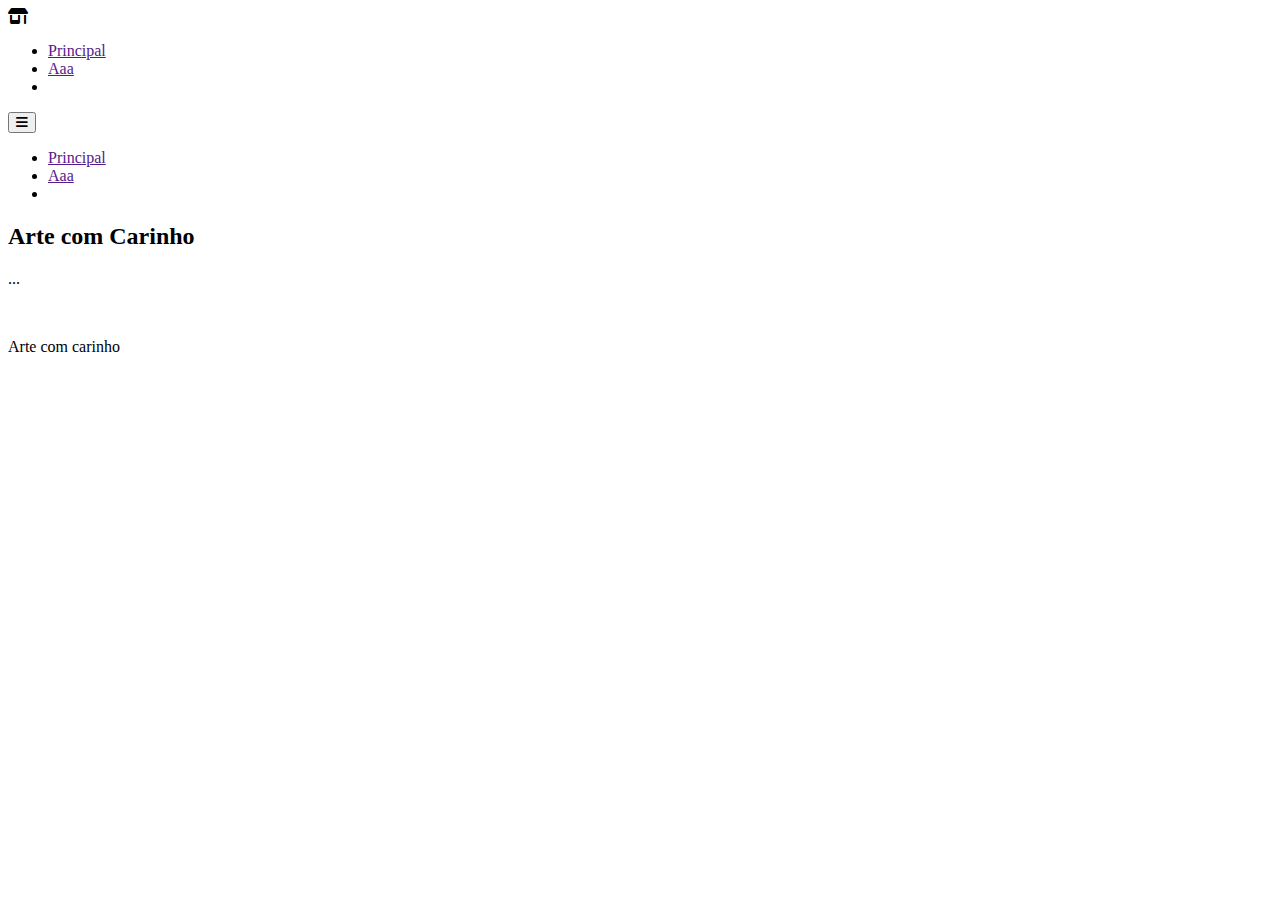
==== index.html @ 4de99291 "ded" ====
<!DOCTYPE html>
<html lang="pt_br">
<head>
    <meta charset="UTF-8">
    <meta name="viewport" content="width=device-width, initial-scale=1.0">
    <link rel="stylesheet" href="https://cdnjs.cloudflare.com/ajax/libs/font-awesome/6.5.2/css/all.min.css">
    <title>Arte Com Carinho</title>
</head>
<body>
    <header>
        <nav id="navbar">
            <div class="nav-logo">
                <i class="fa-solid fa-shop"></i>
            </div>
            <ul class="nav-list">
                <li class="nav-item-active">
                    <a href="">Principal</a>
                </li>
                <li class="nav-item">
                    <a href="">Aaa</a>
                </li>
                <li class="nav-item"></li>
            </ul>
            <button class="btn-mobile">
                <i class="fa-solid fa-bars"></i>
            </button>
        </nav>

        <div id="mobile_menu">
            <ul class="nav-list-mobile">
                <li class="nav-item">
                    <a href="">Principal</a>
                </li>
                <li class="nav-item">
                    <a href="">Aaa</a>
                </li>
                <li class="nav-item"></li>
                </li>
            </ul>
        </div>
    </header>

    <main id="content">
        <section id="hero">
            <div class="hero-content">
                <div class="left-section">
                    <h2 class="title">
                        Arte com Carinho
                    </h2>
                    <p class="description">
                        ...
                    </p>
                </div>
                <img src="" alt="">
            </div>
        </section>

        <section id="testimonials">
            <p class="testimonials-title">

            </p>

        </section>
    </main>
    <footer>
        <p> Arte com carinho</p>
    </footer>
</body>
</html>
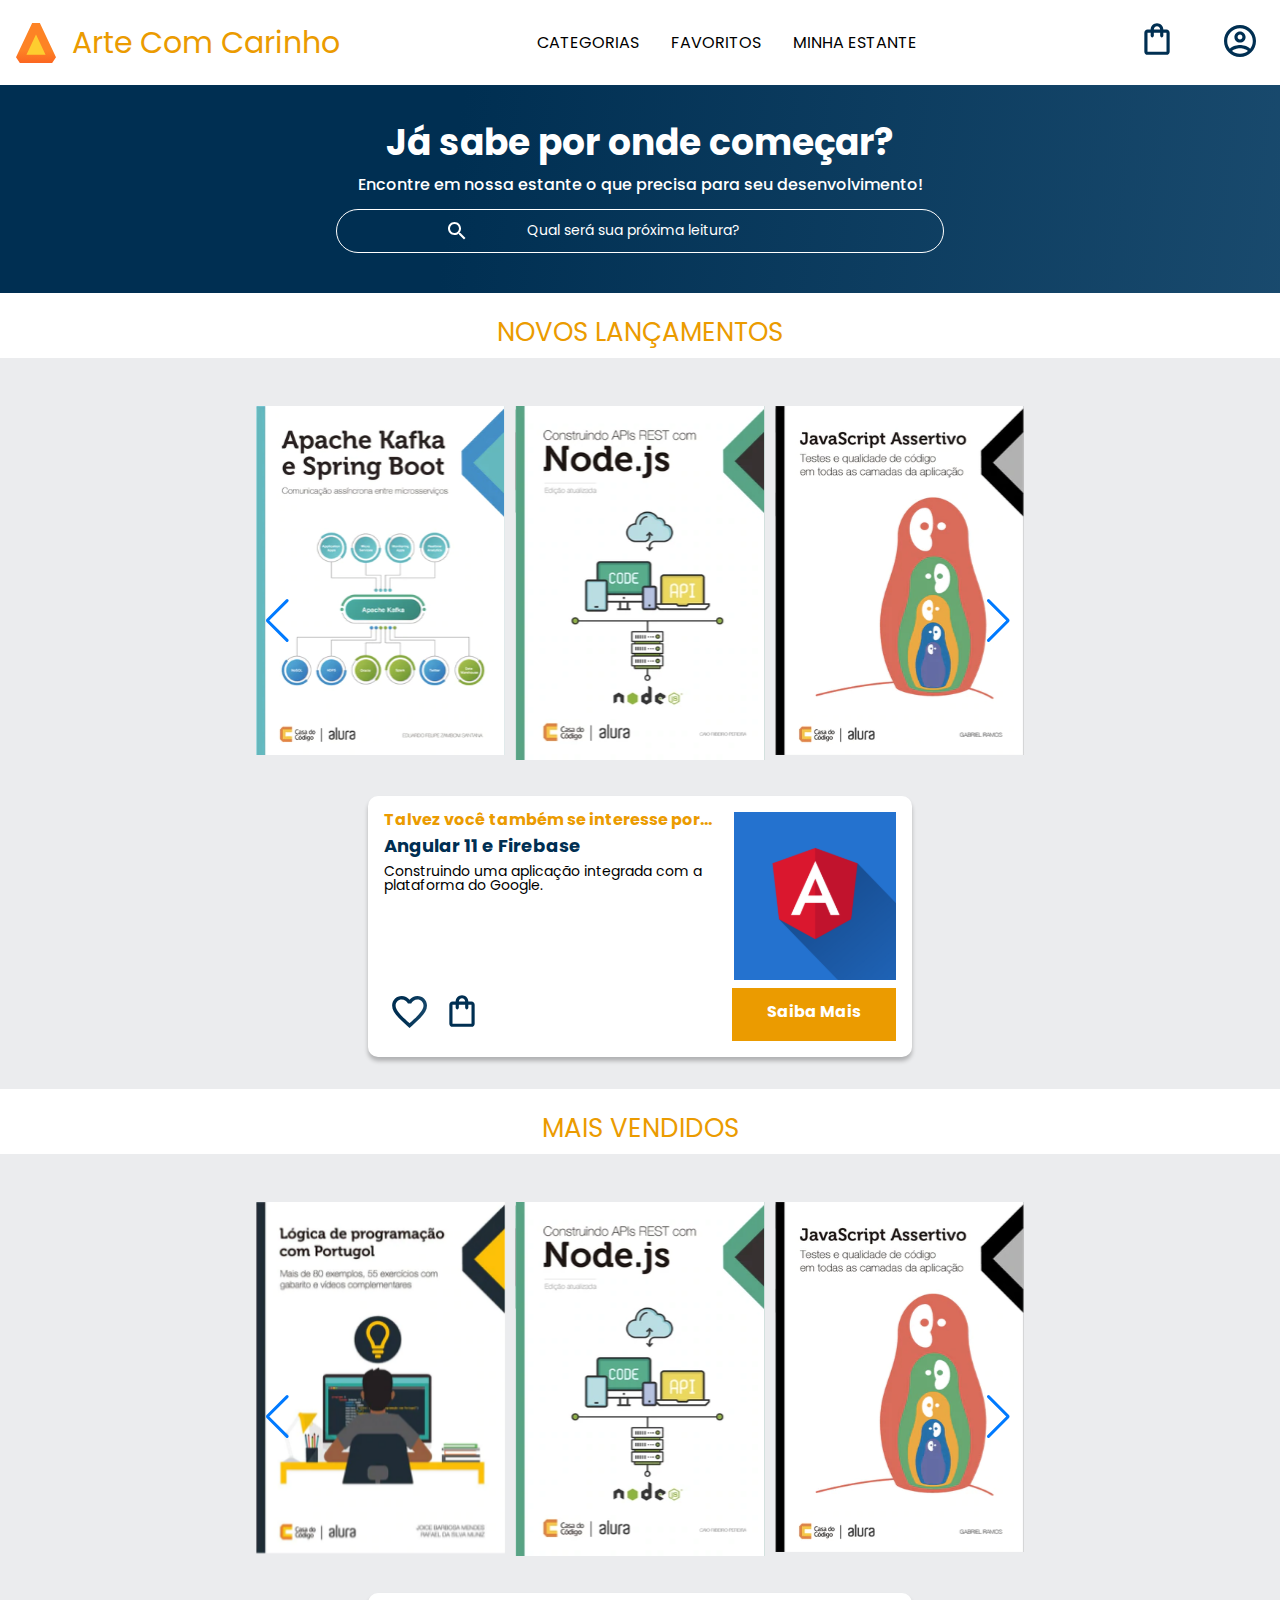
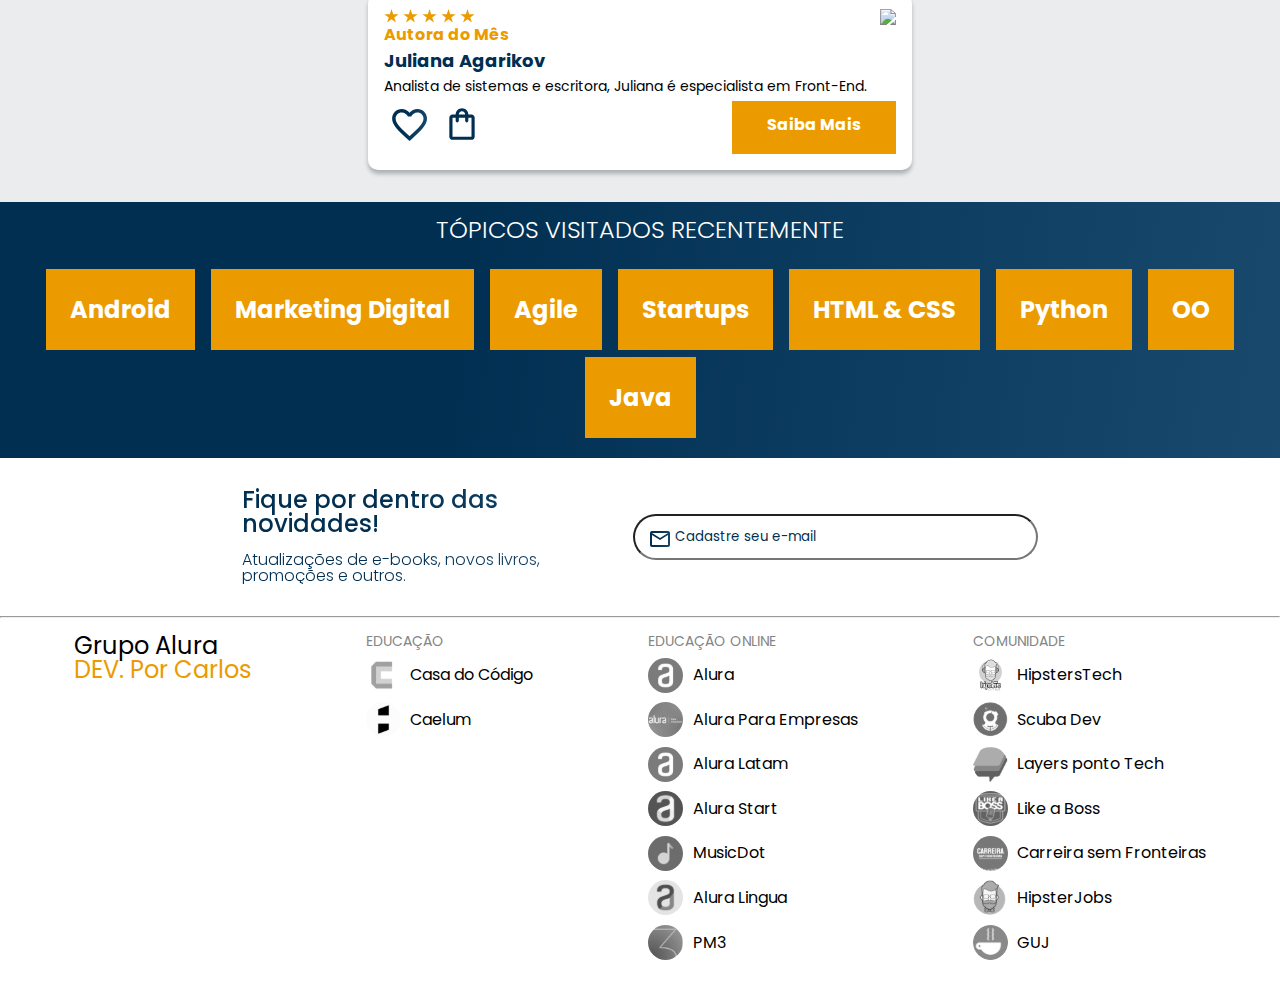
==== commit fdda1005: "dd" ====
--- a/index.html
+++ b/index.html
@@ -1,69 +1,330 @@
 <!DOCTYPE html>
-<html lang="pt_br">
+<html lang="pt-br">
 <head>
     <meta charset="UTF-8">
+    <meta http-equiv="X-UA-Compatible" content="IE=edge">
     <meta name="viewport" content="width=device-width, initial-scale=1.0">
-    <link rel="stylesheet" href="https://cdnjs.cloudflare.com/ajax/libs/font-awesome/6.5.2/css/all.min.css">
     <title>Arte Com Carinho</title>
+    <link rel="stylesheet" href="reset.css">
+    <link rel="preconnect" href="https://fonts.googleapis.com">
+<link rel="preconnect" href="https://fonts.gstatic.com" crossorigin>
+<link href="https://fonts.googleapis.com/css2?family=Inter:wght@400;700&family=Poppins:wght@300;400;500;700&display=swap" rel="stylesheet">
+<link
+  rel="stylesheet"
+  href="https://cdn.jsdelivr.net/npm/swiper@9/swiper-bundle.min.css"
+/>
+<link rel="preconnect" href="https://fonts.googleapis.com">
+<link rel="preconnect" href="https://fonts.gstatic.com" crossorigin>
+<link href="https://fonts.googleapis.com/css2?family=Inter:wght@400;700&family=Josefin+Sans:wght@400;700&display=swap" rel="stylesheet">
+<link rel="stylesheet" href="style.css">
 </head>
+
+
 <body>
-    <header>
-        <nav id="navbar">
-            <div class="nav-logo">
-                <i class="fa-solid fa-shop"></i>
-            </div>
-            <ul class="nav-list">
-                <li class="nav-item-active">
-                    <a href="">Principal</a>
-                </li>
-                <li class="nav-item">
-                    <a href="">Aaa</a>
-                </li>
-                <li class="nav-item"></li>
+    <header class="cabecalho">
+        <div class="container"> 
+            <input type="checkbox" id="menu" class="container__botao">
+            <label for="menu" class="container__rotulo">
+                <span class="cabecalho__menu-hamburguer container__imagem"></span>
+            </label>
+            <ul class="lista-menu">
+                <li class="lista-menu__titulo">Categorias</li>
+
+                <li class="lista-menu__item">
+                    <a href="#" class="lista-menu__link">Programação</a>
+                </li>
+                <li class="lista-menu__item">
+                    <a href="#" class="lista-menu__link">Front-end</a>
+                </li>
+                <li class="lista-menu__item">
+                    <a href="#" class="lista-menu__link">Infraestrutura</a>
+                </li>
+                <li class="lista-menu__item">
+                    <a href="#" class="lista-menu__link">Business</a>
+                </li>
+                <li class="lista-menu__item">
+                    <a href="#" class="lista-menu__link">Design & UX</a>
+                </li>
             </ul>
-            <button class="btn-mobile">
-                <i class="fa-solid fa-bars"></i>
-            </button>
-        </nav>
-
-        <div id="mobile_menu">
-            <ul class="nav-list-mobile">
-                <li class="nav-item">
-                    <a href="">Principal</a>
-                </li>
-                <li class="nav-item">
-                    <a href="">Aaa</a>
-                </li>
-                <li class="nav-item"></li>
+        <img src="img/Logo.svg" alt="logo do AluraBooks" class="container__imagem">
+        <h1 class="container__titulo"><b class="container__titulo--negrito"></b><h2 class="titulo__books">Arte Com Carinho</h2></h1>
+        </div>
+
+        <ul class="opçoes">
+            <input type="checkbox" id="opçoes__menu" class="opçoes__botao">
+            <label for="opçoes__menu" class="opçoes__rotulo">
+                <li class="opçoes__item">Categorias</li>
+            </label>
+            
+            <ul class="lista-menu">
+                <li class="lista-menu__item">
+                    <a href="#" class="lista-menu__link">Programação</a>
+                </li>
+                <li class="lista-menu__item">
+                    <a href="#" class="lista-menu__link">Front-end</a>
+                </li>
+                <li class="lista-menu__item">
+                    <a href="#" class="lista-menu__link">Infraestrutura</a>
+                </li>
+                <li class="lista-menu__item">
+                    <a href="#" class="lista-menu__link">Business</a>
+                </li>
+                <li class="lista-menu__item">
+                    <a href="#" class="lista-menu__link">Design & UX</a>
                 </li>
             </ul>
+            <li class="opçoes__item"><a href="#" class="opçoes__link">Favoritos</a></li>
+            <li class="opçoes__item"><a href="#" class="opçoes__link">Minha Estante</a></li>
+        </ul>
+
+        <div class="container">
+            <a href="#">
+                <img src="img/Favoritos.svg" alt="Meus Favoritos" class="container__imagem container__imagem-cleam">
+            </a>
+            <a href="#" class="container__links">
+                <img src="img/Compras.svg" alt="Minhas Compras" class="container__imagem">
+                    <p class="container__texto">Minhas Sacola</p>
+            </a> 
+            <a href="#" class="container__links">
+                <img src="img/Usuário.svg" alt="Meu perfil" class="container__imagem">
+                    <p class="container__texto"> Meu Perfil</p>
+            </a>
         </div>
     </header>
-
-    <main id="content">
-        <section id="hero">
-            <div class="hero-content">
-                <div class="left-section">
-                    <h2 class="title">
-                        Arte com Carinho
-                    </h2>
-                    <p class="description">
-                        ...
-                    </p>
+    <section class="banner">
+        <h2 class="banner__titulo">Já sabe por onde começar?</h2>
+        <p class="banner__texto">Encontre em nossa estante o que precisa para seu desenvolvimento!</p>
+        <input type="search" class="banner__pesquisa" placeholder="Qual será sua próxima leitura?">
+    </section>
+    <section class="carrossel">
+                <h2 class="carrossel__titulo">Novos Lançamentos</h2>
+                <!-- Slider main container -->
+                <!-- If we need pagination -->
+                <div class="swiper-pagination"></div>
+                <div class="carrossel__container">
+            <div class="swiper">
+                <!-- Additional required wrapper -->
+                <div class="swiper-wrapper">
+                <!-- Slides -->
+                <div class="swiper-slide"><img src="img/ApacheKafka.svg" alt="Livro sobre apache Kafka e Spring Boot"> </div>
+                <div class="swiper-slide"><img src="img/Nodejs.svg" alt="Livro Sobre Node.JS construindo APIs Rest"></div>
+                <div class="swiper-slide"><img src="img/Javascript.svg" alt="Livro sobre JavaScript Assertivo"></div>
+                <div class="swiper-slide"><img src="img/Gestão2.svg" alt="Livro sobre Gestao de Produtos"></div>
+                <div class="swiper-slide"><img src="img/Angular.svg" alt="Livro sobre Angular 11 e Firebase"></div>
+                <div class="swiper-slide"><img src="img/Guia Front-end.svg" alt="Livro sobre Guia Front-end"></div>
                 </div>
-                <img src="" alt="">
+  
+                <!-- If we need navigation buttons -->
+                <div class="swiper-button-prev"></div>
+                <div class="swiper-button-next"></div>
             </div>
-        </section>
-
-        <section id="testimonials">
-            <p class="testimonials-title">
-
-            </p>
-
-        </section>
-    </main>
-    <footer>
-        <p> Arte com carinho</p>
-    </footer>
+
+            <div class="card">
+                <!-- 1 Line -->
+                <div class="card__descricao">
+                    <!-- 2 Collum -->
+                    <div class="descricao">
+                        <h3 class="descricao__titulo">Talvez você também se interesse por...</h3>
+                        <h2 class="descricao__titulo-livro">Angular 11 e Firebase</h2>
+                        <p class="descricao__texto">Construindo uma aplicação integrada com a plataforma do Google.</p>
+                    </div>
+                    <!-- 2 Collum -->
+                    <img src="img/LivroColuna.svg" class="descricao__imagem">
+                </div>
+
+                <!--2Linha-->
+                <div class="card__botoes">
+                    <!-- 1 Coluna -->
+                    <ul class="botoes">
+                        <li class="botoes__item"> <img src="img/Favoritos.svg" alt="Favoritar livro"></li>
+                        <li class="botao__item"> <img src="img/Compras.svg" alt="Adicionar ao carrinho"></li>
+                    </ul>
+                    <!-- 2 Coluna -->
+                    <a href="#" class="botoes__ancora">Saiba Mais</a>
+                </div>                
+            </div>
+            </div>
+    </section>
+    <section class="carrossel">
+        <h2 class="carrossel__titulo">Mais Vendidos</h2>
+        <!-- Slider main container -->
+        <!-- If we need pagination -->
+        <div class="swiper-pagination"></div>
+        <div class="carrossel__container">
+    <div class="swiper">
+        <!-- Additional required wrapper -->
+        <div class="swiper-wrapper">
+        <!-- Slides -->
+        <div class="swiper-slide"><img src="img/Portugol.png" alt="Livro sobre logica de programação portugol"> </div>
+        <div class="swiper-slide"><img src="img/Nodejs.svg" alt="Livro Sobre Node.JS construindo APIs Rest"></div>
+        <div class="swiper-slide"><img src="img/Javascript.svg" alt="Livro sobre JavaScript Assertivo"></div>
+        <div class="swiper-slide"><img src="img/Gestão2.svg" alt="Livro sobre Gestao de Produtos"></div>
+        </div>
+
+        <!-- If we need navigation buttons -->
+        <div class="swiper-button-prev"></div>
+        <div class="swiper-button-next"></div>
+    </div>
+
+    <div class="card">
+        <!-- 1 Line -->
+        <div class="card__descricao">
+            <!-- 2 Collum -->
+            <div class="descricao">
+                <img src="img/Estrelinhas.svg" alt="estrelas Livros">
+                <h3 class="descricao__titulo">Autora do Mês</h3>
+                <h2 class="descricao__titulo-livro">Juliana Agarikov</h2>
+                <p class="descricao__texto">Analista de sistemas e escritora, Juliana é especialista em Front-End.</p>
+            </div>
+            <!-- 2 Collum -->
+            <img src="img/Perfil-escritora 1.svg" class="descricao__imagem">
+        </div>
+
+        <!--2Linha-->
+        <div class="card__botoes">
+            <!-- 1 Coluna -->
+            <ul class="botoes">
+                <li class="botoes__item"> <img src="img/Favoritos.svg" alt="Favoritar livro"></li>
+                <li class="botao__item"> <img src="img/Compras.svg" alt="Adicionar ao carrinho"></li>
+            </ul>
+            <!-- 2 Coluna -->
+            <a href="#" class="botoes__ancora">Saiba Mais</a>
+        </div>                
+     </div>
+     </div> 
+</section>
+                <!--Topicos do site para edição -->
+<section class="topicos">
+    <h2 class="topicos__titulo">TÓPICOS VISITADOS RECENTEMENTE</h2>
+    <ul class="topicos__lista">
+        <li class="topicos__item">
+            <a href="#" class="topicos__link">Android</a>
+        </li>
+        <li class="topicos__item">
+            <a href="#" class="topicos__link">Marketing Digital</a>
+        </li>
+        <li class="topicos__item">
+            <a href="#" class="topicos__link">Agile</a>
+        </li>
+        <li class="topicos__item">
+            <a href="#" class="topicos__link">Startups</a>
+        </li>
+        <li class="topicos__item">
+            <a href="#" class="topicos__link">HTML & CSS</a>
+        </li>
+        <li class="topicos__item">
+            <a href="#" class="topicos__link">Python</a>
+        </li>
+        <li class="topicos__item">
+            <a href="#" class="topicos__link">OO</a>
+        </li>
+        <li class="topicos__item">
+            <a href="#" class="topicos__link">Java</a>
+        </li>
+    </ul>
+</section>
+                        <!--Contatos e e-mails para edição -->
+<section class="contato">
+    <div class="contato__descrição">
+    <h2 class="contato__titulo">Fique por dentro das novidades!</h2>
+    <p class="contato__texto">Atualizações de e-books, novos livros, promoções e outros.</p>
+    </div>
+    <input type="email" placeholder="Cadastre seu e-mail" class="contato__email"> 
+</section>
+
+<hr />
+                            <!--Fooster do Rodapé para edição-->
+<footer class="rodape">
+    <h2 class="rodape__titulo">Grupo Alura <br> <p class="desenvolvedor">DEV. Por Carlos</p></h2>
+    <ul class="lista__rodape">
+        <li class="lista-rodape__titulo">Educação</li>
+        <li class="lista-rodape__item">
+            <img src="img/CasaDoCodigo.svg" alt="Logo da casa do código">
+            <a href="#" class="lista-rodape__link">Casa do Código</a>
+        </li>
+        <li class="lista-rodape__item">
+            <img src="img/Caelum.svg" alt="Logo da Caelum">
+            <a href="#" class="lista-rodape__link">Caelum</a>
+        </li>
+    </ul>
+                <!--Rodapé da Educação Online para edição -->
+    <ul class="lista__rodape">
+        <li class="lista-rodape__titulo">Educação Online</li>
+        <li class="lista-rodape__item">
+            <img src="img/Alura.svg" alt="Logo da Alura">
+            <a href="#" class="lista-rodape__link">Alura</a>
+        </li>
+        <li class="lista-rodape__item">
+            <img src="img/AluraEmpresas.svg" alt="Logo da Alura para empresa">
+            <a href="#" class="lista-rodape__link">Alura Para Empresas</a>
+        </li>
+        <li class="lista-rodape__item">
+            <img src="img/AluraLatam.svg" alt="Logo da Alura Latam">
+            <a href="#" class="lista-rodape__link">Alura Latam</a>
+        </li>
+        <li class="lista-rodape__item">
+            <img src="img/AluraStart.svg" alt="Logo da Alura Start">
+            <a href="#" class="lista-rodape__link">Alura Start</a>
+        </li>
+        <li class="lista-rodape__item">
+            <img src="img/MusicDot.svg" alt="Logo MusicDot">
+            <a href="#" class="lista-rodape__link">MusicDot</a>
+        </li>
+        <li class="lista-rodape__item">
+            <img src="img/AluraLingua.svg" alt="Logo da Alura Lingua">
+            <a href="#" class="lista-rodape__link">Alura Lingua</a>
+        </li>
+        <li class="lista-rodape__item">
+            <img src="img/PM3.svg" alt="Logo do PM3">
+            <a href="#" class="lista-rodape__link">PM3</a>
+        </li>
+    </ul>
+    <!--Rodapé da Comunidade a baixo -->
+    <ui class="lista__rodape">
+        <li class="lista-rodape__titulo">Comunidade</li>
+        <li class="lista-rodape__item">
+            <img src="img/HipstersTech.png" alt="Logo HipstersTech">
+            <a href="#" class="lista-rodape__link">HipstersTech</a>
+        </li>
+        <li class="lista-rodape__item">
+            <img src="img/Scuba.svg" alt="Logo ScubaDev">
+            <a href="#" class="lista-rodape__link">Scuba Dev</a>
+        </li>
+        <li class="lista-rodape__item">
+            <img src="img/Layers.svg" alt="Logo Layers ponto Tech">
+            <a href="#" class="lista-rodape__link">Layers ponto Tech</a>
+        </li>
+        <li class="lista-rodape__item">
+            <img src="img/LikeABoss.svg" alt="Logo Like a Boss">
+            <a href="#" class="lista-rodape__link">Like a Boss</a>
+        </li>
+        <li class="lista-rodape__item">
+            <img src="img/CarreiraSemFronteira.svg" alt="Logo Carreira sem Fronteira">
+            <a href="#" class="lista-rodape__link">Carreira sem Fronteiras</a>
+        </li>
+        <li class="lista-rodape__item">
+            <img src="img/HipstersJobs.svg" alt="Logo HipstersJobs">
+            <a href="#" class="lista-rodape__link">HipsterJobs</a>
+        </li>
+        <li class="lista-rodape__item">
+            <img src="img/GUJ.svg" alt="Logo GUJ">
+            <a href="#" class="lista-rodape__link">GUJ</a>
+        </li>
+    </ui>
+
+</footer>
+
+    <script src="https://cdn.jsdelivr.net/npm/swiper@9/swiper-bundle.min.js"></script>
+
+    <script>
+        const swiper = new Swiper('.swiper', {
+            spaceBetween: 10,
+            slidesPerView: 3,
+            pagination: {
+                el: '.swiper-pagination',
+                type: 'bullets',
+            },    
+        });
+    </script>
 </body>
 </html>--- a/style.css
+++ b/style.css
@@ -0,0 +1,25 @@
+@import url(styles/header.css);
+@import url(styles/banner.css);
+@import url(styles/carrossel.css);
+@import url(styles/topicos.css);
+@import url(styles/contato.css);
+@import url(styles/rodape.css);
+
+:root {
+    --cor-branca: #FFFF;    
+    --cor-de-fundo: #EBECEE;
+    --laranja: #EB9B00;
+    --azul-degrade: linear-gradient(97.54deg, #002F52 35.49%, #326589 165.37%);
+    --fonte-principal: "Poppins";
+    --azul: #002F52;
+    --fonte-secundaria: "Josefin Sans"
+    --cinza: #474646;
+    --cinza-claro: #858585;
+}
+
+body {
+    background-color: var(--cor-de-fundo);
+    font-family: var(--fonte-principal);
+    font-size: 16px;
+    font-weight: 400;
+}
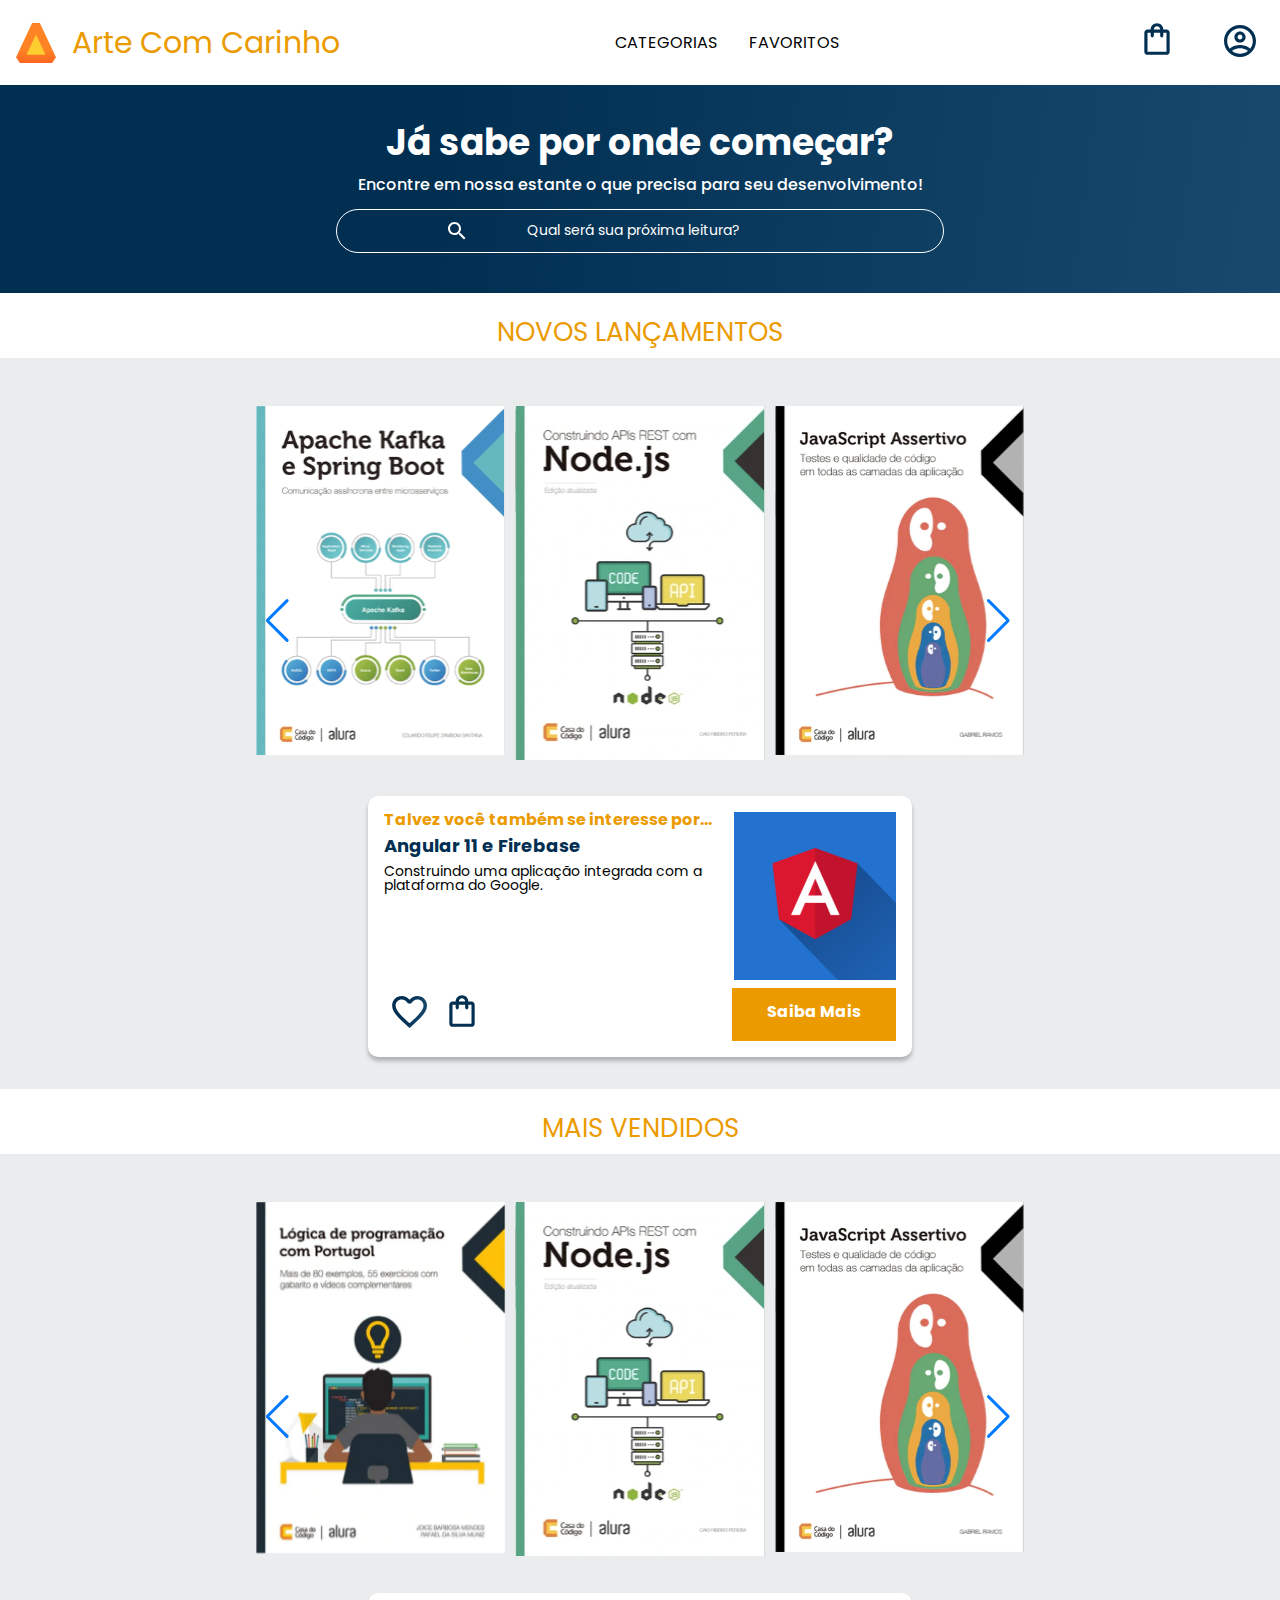
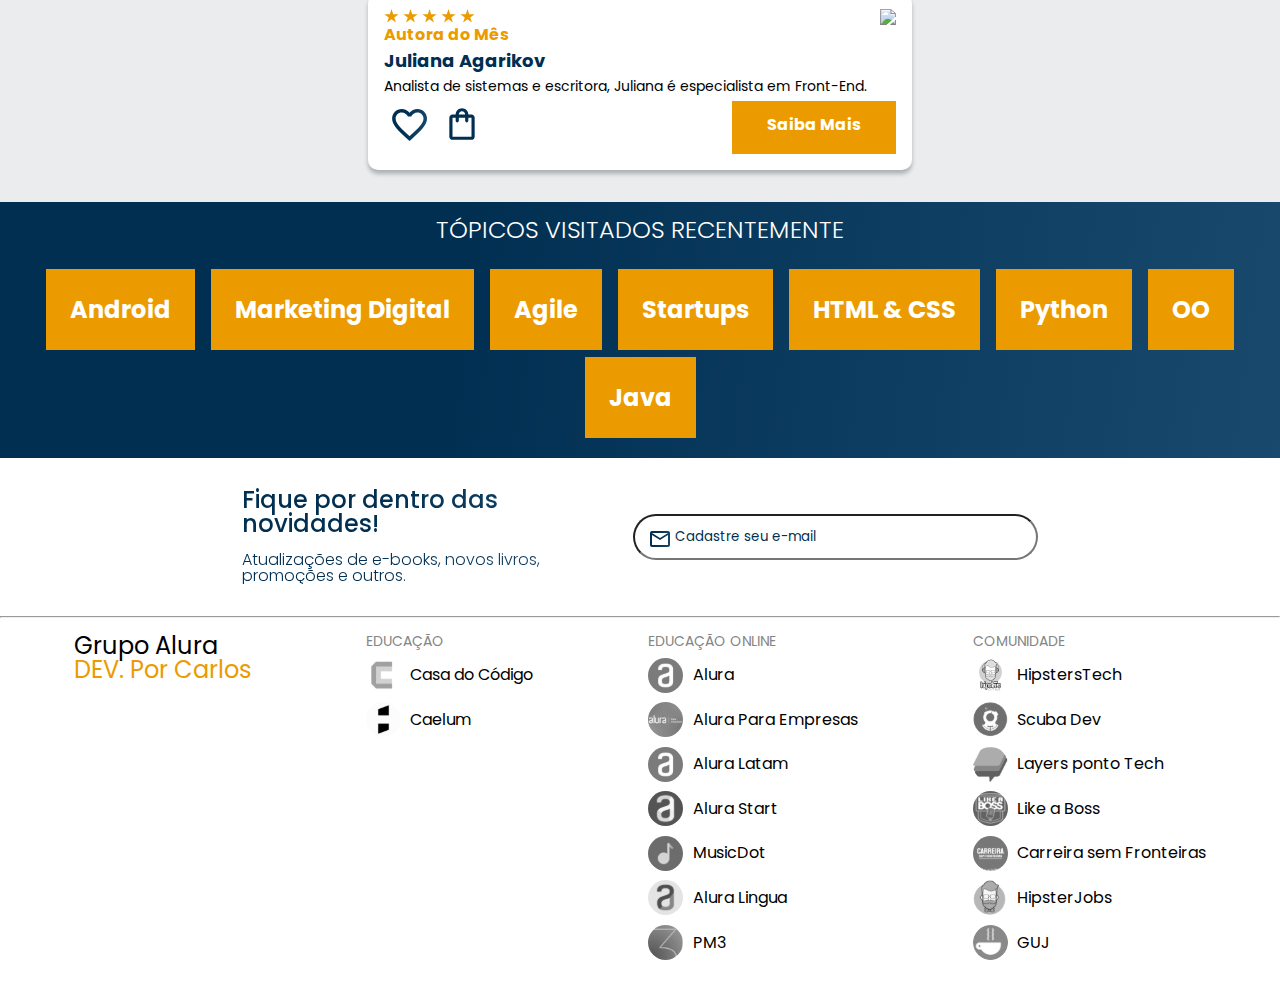
==== commit b43950e3: "dd" ====
--- a/index.html
+++ b/index.html
@@ -27,25 +27,6 @@
             <label for="menu" class="container__rotulo">
                 <span class="cabecalho__menu-hamburguer container__imagem"></span>
             </label>
-            <ul class="lista-menu">
-                <li class="lista-menu__titulo">Categorias</li>
-
-                <li class="lista-menu__item">
-                    <a href="#" class="lista-menu__link">Programação</a>
-                </li>
-                <li class="lista-menu__item">
-                    <a href="#" class="lista-menu__link">Front-end</a>
-                </li>
-                <li class="lista-menu__item">
-                    <a href="#" class="lista-menu__link">Infraestrutura</a>
-                </li>
-                <li class="lista-menu__item">
-                    <a href="#" class="lista-menu__link">Business</a>
-                </li>
-                <li class="lista-menu__item">
-                    <a href="#" class="lista-menu__link">Design & UX</a>
-                </li>
-            </ul>
         <img src="img/Logo.svg" alt="logo do AluraBooks" class="container__imagem">
         <h1 class="container__titulo"><b class="container__titulo--negrito"></b><h2 class="titulo__books">Arte Com Carinho</h2></h1>
         </div>
@@ -54,27 +35,8 @@
             <input type="checkbox" id="opçoes__menu" class="opçoes__botao">
             <label for="opçoes__menu" class="opçoes__rotulo">
                 <li class="opçoes__item">Categorias</li>
-            </label>
-            
-            <ul class="lista-menu">
-                <li class="lista-menu__item">
-                    <a href="#" class="lista-menu__link">Programação</a>
-                </li>
-                <li class="lista-menu__item">
-                    <a href="#" class="lista-menu__link">Front-end</a>
-                </li>
-                <li class="lista-menu__item">
-                    <a href="#" class="lista-menu__link">Infraestrutura</a>
-                </li>
-                <li class="lista-menu__item">
-                    <a href="#" class="lista-menu__link">Business</a>
-                </li>
-                <li class="lista-menu__item">
-                    <a href="#" class="lista-menu__link">Design & UX</a>
-                </li>
-            </ul>
+            </label>   
             <li class="opçoes__item"><a href="#" class="opçoes__link">Favoritos</a></li>
-            <li class="opçoes__item"><a href="#" class="opçoes__link">Minha Estante</a></li>
         </ul>
 
         <div class="container">
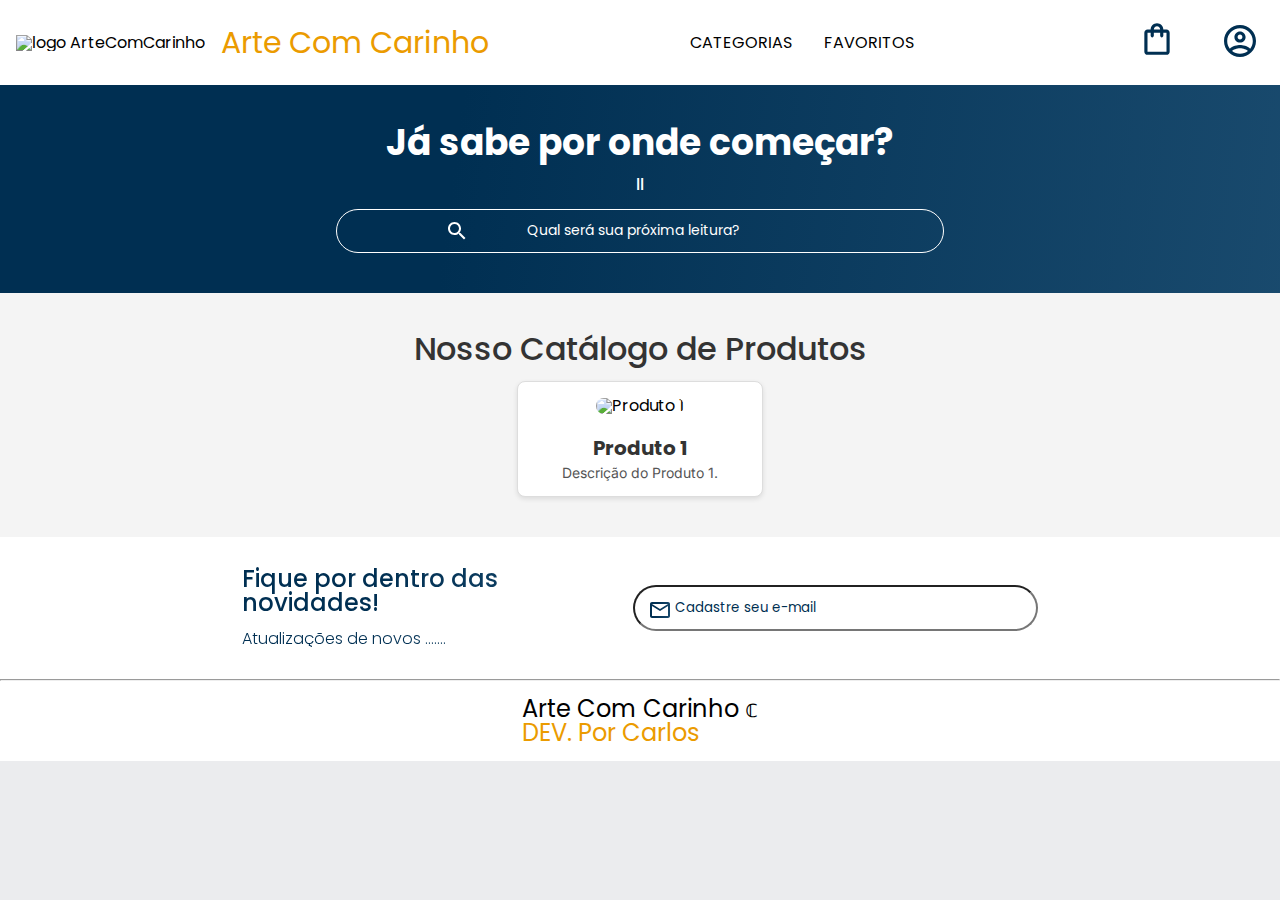
==== commit 731855ab: "dd" ====
--- a/index.html
+++ b/index.html
@@ -27,7 +27,7 @@
             <label for="menu" class="container__rotulo">
                 <span class="cabecalho__menu-hamburguer container__imagem"></span>
             </label>
-        <img src="img/Logo.svg" alt="logo do AluraBooks" class="container__imagem">
+        <img src="" alt="logo ArteComCarinho" class="container__imagem">
         <h1 class="container__titulo"><b class="container__titulo--negrito"></b><h2 class="titulo__books">Arte Com Carinho</h2></h1>
         </div>
 
@@ -55,141 +55,26 @@
     </header>
     <section class="banner">
         <h2 class="banner__titulo">Já sabe por onde começar?</h2>
-        <p class="banner__texto">Encontre em nossa estante o que precisa para seu desenvolvimento!</p>
+        <p class="banner__texto">ll</p>
         <input type="search" class="banner__pesquisa" placeholder="Qual será sua próxima leitura?">
     </section>
-    <section class="carrossel">
-                <h2 class="carrossel__titulo">Novos Lançamentos</h2>
-                <!-- Slider main container -->
-                <!-- If we need pagination -->
-                <div class="swiper-pagination"></div>
-                <div class="carrossel__container">
-            <div class="swiper">
-                <!-- Additional required wrapper -->
-                <div class="swiper-wrapper">
-                <!-- Slides -->
-                <div class="swiper-slide"><img src="img/ApacheKafka.svg" alt="Livro sobre apache Kafka e Spring Boot"> </div>
-                <div class="swiper-slide"><img src="img/Nodejs.svg" alt="Livro Sobre Node.JS construindo APIs Rest"></div>
-                <div class="swiper-slide"><img src="img/Javascript.svg" alt="Livro sobre JavaScript Assertivo"></div>
-                <div class="swiper-slide"><img src="img/Gestão2.svg" alt="Livro sobre Gestao de Produtos"></div>
-                <div class="swiper-slide"><img src="img/Angular.svg" alt="Livro sobre Angular 11 e Firebase"></div>
-                <div class="swiper-slide"><img src="img/Guia Front-end.svg" alt="Livro sobre Guia Front-end"></div>
-                </div>
-  
-                <!-- If we need navigation buttons -->
-                <div class="swiper-button-prev"></div>
-                <div class="swiper-button-next"></div>
+
+    <section class="catalogo">
+        <h2 class="catalogo__titulo">Nosso Catálogo de Produtos</h2>
+        <div class="catalogo__produtos">
+            <div class="produto">
+                <img src="https://via.placeholder.com/150" alt="Produto 1" class="produto__imagem">
+                <h3 class="produto__titulo">Produto 1</h3>
+                <p class = produto__descricao>Descrição do Produto 1.</p>
             </div>
+        </div>
+    </section>
 
-            <div class="card">
-                <!-- 1 Line -->
-                <div class="card__descricao">
-                    <!-- 2 Collum -->
-                    <div class="descricao">
-                        <h3 class="descricao__titulo">Talvez você também se interesse por...</h3>
-                        <h2 class="descricao__titulo-livro">Angular 11 e Firebase</h2>
-                        <p class="descricao__texto">Construindo uma aplicação integrada com a plataforma do Google.</p>
-                    </div>
-                    <!-- 2 Collum -->
-                    <img src="img/LivroColuna.svg" class="descricao__imagem">
-                </div>
-
-                <!--2Linha-->
-                <div class="card__botoes">
-                    <!-- 1 Coluna -->
-                    <ul class="botoes">
-                        <li class="botoes__item"> <img src="img/Favoritos.svg" alt="Favoritar livro"></li>
-                        <li class="botao__item"> <img src="img/Compras.svg" alt="Adicionar ao carrinho"></li>
-                    </ul>
-                    <!-- 2 Coluna -->
-                    <a href="#" class="botoes__ancora">Saiba Mais</a>
-                </div>                
-            </div>
-            </div>
-    </section>
-    <section class="carrossel">
-        <h2 class="carrossel__titulo">Mais Vendidos</h2>
-        <!-- Slider main container -->
-        <!-- If we need pagination -->
-        <div class="swiper-pagination"></div>
-        <div class="carrossel__container">
-    <div class="swiper">
-        <!-- Additional required wrapper -->
-        <div class="swiper-wrapper">
-        <!-- Slides -->
-        <div class="swiper-slide"><img src="img/Portugol.png" alt="Livro sobre logica de programação portugol"> </div>
-        <div class="swiper-slide"><img src="img/Nodejs.svg" alt="Livro Sobre Node.JS construindo APIs Rest"></div>
-        <div class="swiper-slide"><img src="img/Javascript.svg" alt="Livro sobre JavaScript Assertivo"></div>
-        <div class="swiper-slide"><img src="img/Gestão2.svg" alt="Livro sobre Gestao de Produtos"></div>
-        </div>
-
-        <!-- If we need navigation buttons -->
-        <div class="swiper-button-prev"></div>
-        <div class="swiper-button-next"></div>
-    </div>
-
-    <div class="card">
-        <!-- 1 Line -->
-        <div class="card__descricao">
-            <!-- 2 Collum -->
-            <div class="descricao">
-                <img src="img/Estrelinhas.svg" alt="estrelas Livros">
-                <h3 class="descricao__titulo">Autora do Mês</h3>
-                <h2 class="descricao__titulo-livro">Juliana Agarikov</h2>
-                <p class="descricao__texto">Analista de sistemas e escritora, Juliana é especialista em Front-End.</p>
-            </div>
-            <!-- 2 Collum -->
-            <img src="img/Perfil-escritora 1.svg" class="descricao__imagem">
-        </div>
-
-        <!--2Linha-->
-        <div class="card__botoes">
-            <!-- 1 Coluna -->
-            <ul class="botoes">
-                <li class="botoes__item"> <img src="img/Favoritos.svg" alt="Favoritar livro"></li>
-                <li class="botao__item"> <img src="img/Compras.svg" alt="Adicionar ao carrinho"></li>
-            </ul>
-            <!-- 2 Coluna -->
-            <a href="#" class="botoes__ancora">Saiba Mais</a>
-        </div>                
-     </div>
-     </div> 
-</section>
-                <!--Topicos do site para edição -->
-<section class="topicos">
-    <h2 class="topicos__titulo">TÓPICOS VISITADOS RECENTEMENTE</h2>
-    <ul class="topicos__lista">
-        <li class="topicos__item">
-            <a href="#" class="topicos__link">Android</a>
-        </li>
-        <li class="topicos__item">
-            <a href="#" class="topicos__link">Marketing Digital</a>
-        </li>
-        <li class="topicos__item">
-            <a href="#" class="topicos__link">Agile</a>
-        </li>
-        <li class="topicos__item">
-            <a href="#" class="topicos__link">Startups</a>
-        </li>
-        <li class="topicos__item">
-            <a href="#" class="topicos__link">HTML & CSS</a>
-        </li>
-        <li class="topicos__item">
-            <a href="#" class="topicos__link">Python</a>
-        </li>
-        <li class="topicos__item">
-            <a href="#" class="topicos__link">OO</a>
-        </li>
-        <li class="topicos__item">
-            <a href="#" class="topicos__link">Java</a>
-        </li>
-    </ul>
-</section>
                         <!--Contatos e e-mails para edição -->
 <section class="contato">
     <div class="contato__descrição">
     <h2 class="contato__titulo">Fique por dentro das novidades!</h2>
-    <p class="contato__texto">Atualizações de e-books, novos livros, promoções e outros.</p>
+    <p class="contato__texto">Atualizações de novos .......</p>
     </div>
     <input type="email" placeholder="Cadastre seu e-mail" class="contato__email"> 
 </section>
@@ -197,83 +82,8 @@
 <hr />
                             <!--Fooster do Rodapé para edição-->
 <footer class="rodape">
-    <h2 class="rodape__titulo">Grupo Alura <br> <p class="desenvolvedor">DEV. Por Carlos</p></h2>
-    <ul class="lista__rodape">
-        <li class="lista-rodape__titulo">Educação</li>
-        <li class="lista-rodape__item">
-            <img src="img/CasaDoCodigo.svg" alt="Logo da casa do código">
-            <a href="#" class="lista-rodape__link">Casa do Código</a>
-        </li>
-        <li class="lista-rodape__item">
-            <img src="img/Caelum.svg" alt="Logo da Caelum">
-            <a href="#" class="lista-rodape__link">Caelum</a>
-        </li>
-    </ul>
+    <h2 class="rodape__titulo">Arte Com Carinho &copf; <br> <p class="desenvolvedor">DEV. Por Carlos</p></h2>
                 <!--Rodapé da Educação Online para edição -->
-    <ul class="lista__rodape">
-        <li class="lista-rodape__titulo">Educação Online</li>
-        <li class="lista-rodape__item">
-            <img src="img/Alura.svg" alt="Logo da Alura">
-            <a href="#" class="lista-rodape__link">Alura</a>
-        </li>
-        <li class="lista-rodape__item">
-            <img src="img/AluraEmpresas.svg" alt="Logo da Alura para empresa">
-            <a href="#" class="lista-rodape__link">Alura Para Empresas</a>
-        </li>
-        <li class="lista-rodape__item">
-            <img src="img/AluraLatam.svg" alt="Logo da Alura Latam">
-            <a href="#" class="lista-rodape__link">Alura Latam</a>
-        </li>
-        <li class="lista-rodape__item">
-            <img src="img/AluraStart.svg" alt="Logo da Alura Start">
-            <a href="#" class="lista-rodape__link">Alura Start</a>
-        </li>
-        <li class="lista-rodape__item">
-            <img src="img/MusicDot.svg" alt="Logo MusicDot">
-            <a href="#" class="lista-rodape__link">MusicDot</a>
-        </li>
-        <li class="lista-rodape__item">
-            <img src="img/AluraLingua.svg" alt="Logo da Alura Lingua">
-            <a href="#" class="lista-rodape__link">Alura Lingua</a>
-        </li>
-        <li class="lista-rodape__item">
-            <img src="img/PM3.svg" alt="Logo do PM3">
-            <a href="#" class="lista-rodape__link">PM3</a>
-        </li>
-    </ul>
-    <!--Rodapé da Comunidade a baixo -->
-    <ui class="lista__rodape">
-        <li class="lista-rodape__titulo">Comunidade</li>
-        <li class="lista-rodape__item">
-            <img src="img/HipstersTech.png" alt="Logo HipstersTech">
-            <a href="#" class="lista-rodape__link">HipstersTech</a>
-        </li>
-        <li class="lista-rodape__item">
-            <img src="img/Scuba.svg" alt="Logo ScubaDev">
-            <a href="#" class="lista-rodape__link">Scuba Dev</a>
-        </li>
-        <li class="lista-rodape__item">
-            <img src="img/Layers.svg" alt="Logo Layers ponto Tech">
-            <a href="#" class="lista-rodape__link">Layers ponto Tech</a>
-        </li>
-        <li class="lista-rodape__item">
-            <img src="img/LikeABoss.svg" alt="Logo Like a Boss">
-            <a href="#" class="lista-rodape__link">Like a Boss</a>
-        </li>
-        <li class="lista-rodape__item">
-            <img src="img/CarreiraSemFronteira.svg" alt="Logo Carreira sem Fronteira">
-            <a href="#" class="lista-rodape__link">Carreira sem Fronteiras</a>
-        </li>
-        <li class="lista-rodape__item">
-            <img src="img/HipstersJobs.svg" alt="Logo HipstersJobs">
-            <a href="#" class="lista-rodape__link">HipsterJobs</a>
-        </li>
-        <li class="lista-rodape__item">
-            <img src="img/GUJ.svg" alt="Logo GUJ">
-            <a href="#" class="lista-rodape__link">GUJ</a>
-        </li>
-    </ui>
-
 </footer>
 
     <script src="https://cdn.jsdelivr.net/npm/swiper@9/swiper-bundle.min.js"></script>
--- a/style.css
+++ b/style.css
@@ -1,7 +1,6 @@
 @import url(styles/header.css);
 @import url(styles/banner.css);
-@import url(styles/carrossel.css);
-@import url(styles/topicos.css);
+@import url(styles/catalogo.css);
 @import url(styles/contato.css);
 @import url(styles/rodape.css);
 
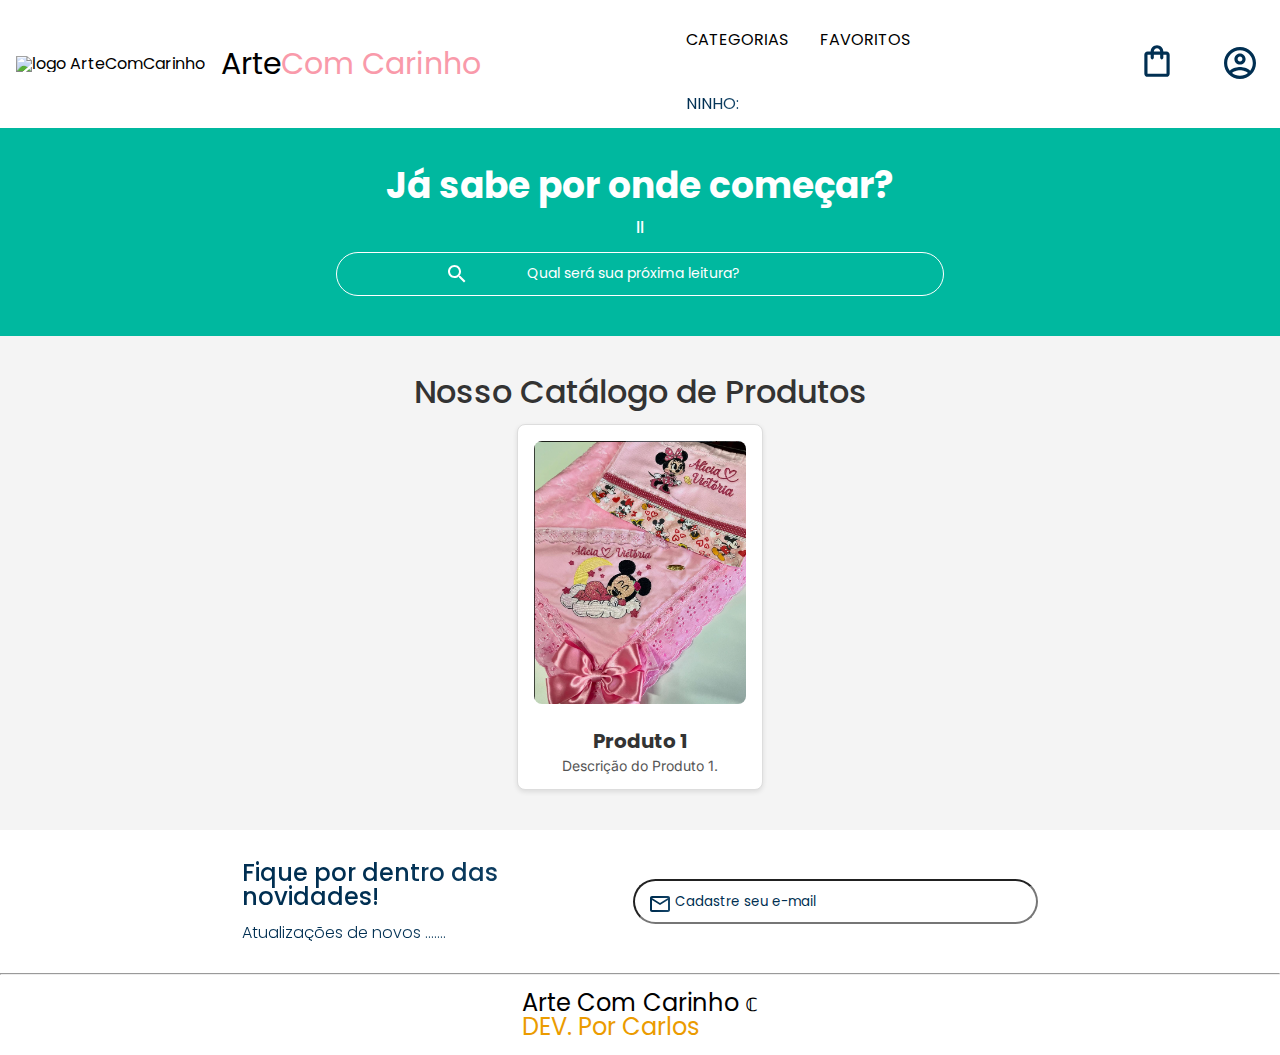
==== commit 410dd013: "gg" ====
--- a/index.html
+++ b/index.html
@@ -28,13 +28,16 @@
                 <span class="cabecalho__menu-hamburguer container__imagem"></span>
             </label>
         <img src="" alt="logo ArteComCarinho" class="container__imagem">
-        <h1 class="container__titulo"><b class="container__titulo--negrito"></b><h2 class="titulo__books">Arte Com Carinho</h2></h1>
+        <h1 class="container__titulo"><b class="container__titulo--negrito"></b>Arte<h2 class="titulo__books"> Com Carinho</h2></h1>
         </div>
 
         <ul class="opçoes">
             <input type="checkbox" id="opçoes__menu" class="opçoes__botao">
             <label for="opçoes__menu" class="opçoes__rotulo">
                 <li class="opçoes__item">Categorias</li>
+                <li class="lista-menu__item">
+                    <a href="#" class="lista-menu__link">Ninho:</a>
+                </li>
             </label>   
             <li class="opçoes__item"><a href="#" class="opçoes__link">Favoritos</a></li>
         </ul>
@@ -63,7 +66,7 @@
         <h2 class="catalogo__titulo">Nosso Catálogo de Produtos</h2>
         <div class="catalogo__produtos">
             <div class="produto">
-                <img src="https://via.placeholder.com/150" alt="Produto 1" class="produto__imagem">
+                <img src="img/12.png" alt="Produto 1" class="produto__imagem">
                 <h3 class="produto__titulo">Produto 1</h3>
                 <p class = produto__descricao>Descrição do Produto 1.</p>
             </div>
--- a/style.css
+++ b/style.css
@@ -14,6 +14,7 @@
     --fonte-secundaria: "Josefin Sans"
     --cinza: #474646;
     --cinza-claro: #858585;
+    --verde: #00b89f;
 }
 
 body {
